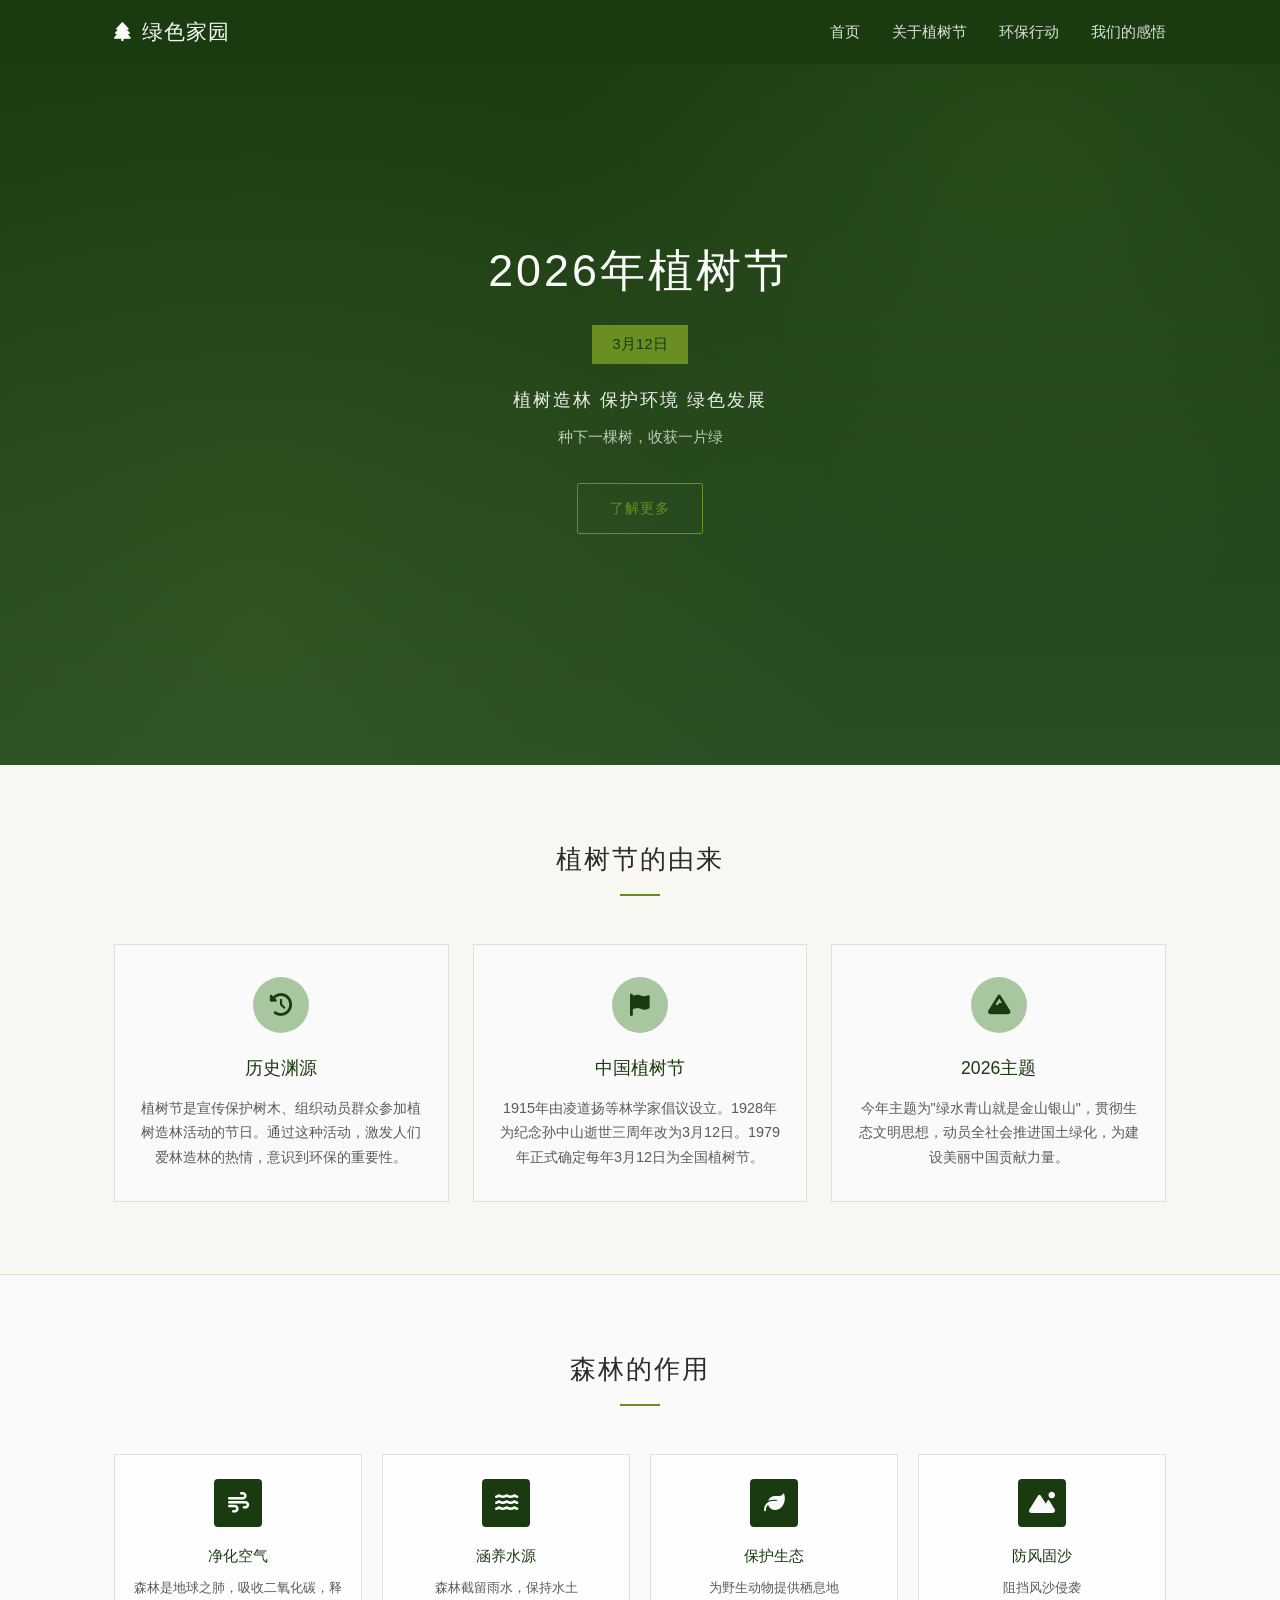
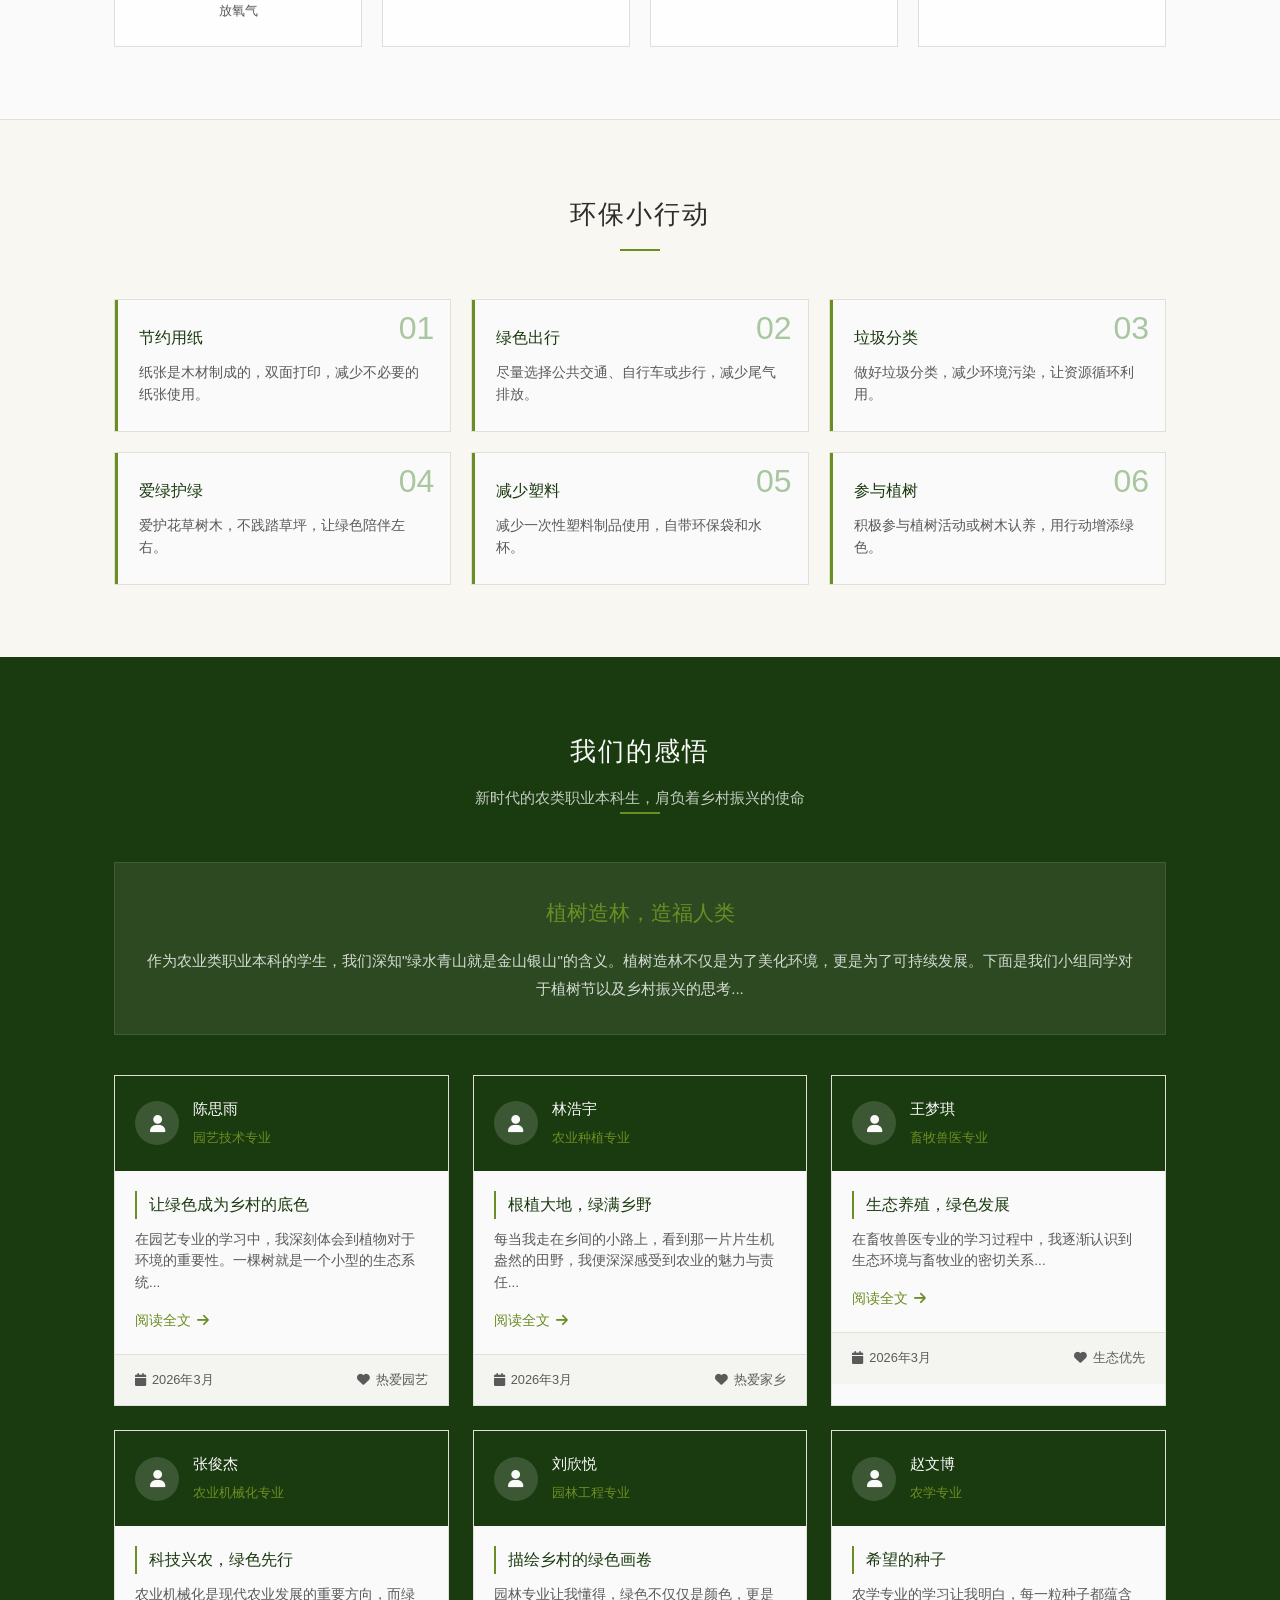
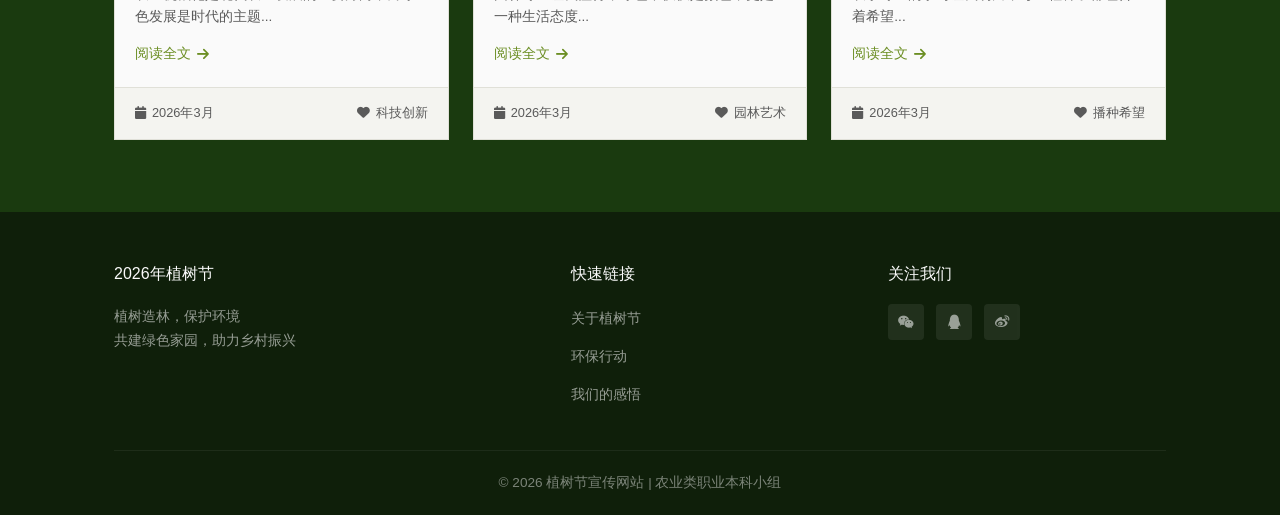
==== target/classes/static/index.html @ d5d03ce8 "第一版" ====
<!DOCTYPE html>
<html lang="zh-CN">
<head>
    <meta charset="UTF-8">
    <meta name="viewport" content="width=device-width, initial-scale=1.0">
    <title>2026年植树节 - 植树造林，保护环境</title>
    <link rel="stylesheet" href="css/style.css">
    <link rel="stylesheet" href="https://cdnjs.cloudflare.com/ajax/libs/font-awesome/6.4.0/css/all.min.css">
</head>
<body>
    <nav class="navbar">
        <div class="container">
            <div class="logo">
                <i class="fas fa-tree"></i>
                <span>绿色家园</span>
            </div>
            <ul class="nav-links">
                <li><a href="#home">首页</a></li>
                <li><a href="#about">关于植树节</a></li>
                <li><a href="#knowledge">环保行动</a></li>
                <li><a href="#reflections">我们的感悟</a></li>
            </ul>
            <div class="hamburger">
                <span></span>
                <span></span>
                <span></span>
            </div>
        </div>
    </nav>

    <section id="home" class="hero">
        <div class="hero-content">
            <h1>2026年植树节</h1>
            <div class="year-badge">3月12日</div>
            <p class="subtitle">植树造林  保护环境  绿色发展</p>
            <p class="tagline">种下一棵树，收获一片绿</p>
            <a href="#about" class="btn">了解更多</a>
        </div>
    </section>

    <section id="about" class="section">
        <div class="container">
            <div class="section-header">
                <h2>植树节的由来</h2>
                <div class="divider"></div>
            </div>
            <div class="content-grid">
                <div class="content-card">
                    <div class="card-icon">
                        <i class="fas fa-history"></i>
                    </div>
                    <h3>历史渊源</h3>
                    <p>植树节是宣传保护树木、组织动员群众参加植树造林活动的节日。通过这种活动，激发人们爱林造林的热情，意识到环保的重要性。</p>
                </div>
                <div class="content-card">
                    <div class="card-icon">
                        <i class="fas fa-flag"></i>
                    </div>
                    <h3>中国植树节</h3>
                    <p>1915年由凌道扬等林学家倡议设立。1928年为纪念孙中山逝世三周年改为3月12日。1979年正式确定每年3月12日为全国植树节。</p>
                </div>
                <div class="content-card">
                    <div class="card-icon">
                        <i class="fas fa-mountain"></i>
                    </div>
                    <h3>2026主题</h3>
                    <p>今年主题为"绿水青山就是金山银山"，贯彻生态文明思想，动员全社会推进国土绿化，为建设美丽中国贡献力量。</p>
                </div>
            </div>
        </div>
    </section>

    <section class="section section-alt">
        <div class="container">
            <div class="section-header">
                <h2>森林的作用</h2>
                <div class="divider"></div>
            </div>
            <div class="forest-functions">
                <div class="function-item">
                    <div class="function-icon">
                        <i class="fas fa-wind"></i>
                    </div>
                    <h4>净化空气</h4>
                    <p>森林是地球之肺，吸收二氧化碳，释放氧气</p>
                </div>
                <div class="function-item">
                    <div class="function-icon">
                        <i class="fas fa-water"></i>
                    </div>
                    <h4>涵养水源</h4>
                    <p>森林截留雨水，保持水土</p>
                </div>
                <div class="function-item">
                    <div class="function-icon">
                        <i class="fas fa-leaf"></i>
                    </div>
                    <h4>保护生态</h4>
                    <p>为野生动物提供栖息地</p>
                </div>
                <div class="function-item">
                    <div class="function-icon">
                        <i class="fas fa-mountain-sun"></i>
                    </div>
                    <h4>防风固沙</h4>
                    <p>阻挡风沙侵袭</p>
                </div>
            </div>
        </div>
    </section>

    <section id="knowledge" class="section">
        <div class="container">
            <div class="section-header">
                <h2>环保小行动</h2>
                <div class="divider"></div>
            </div>
            <div class="tips-grid">
                <div class="tip-card">
                    <div class="tip-number">01</div>
                    <h4>节约用纸</h4>
                    <p>纸张是木材制成的，双面打印，减少不必要的纸张使用。</p>
                </div>
                <div class="tip-card">
                    <div class="tip-number">02</div>
                    <h4>绿色出行</h4>
                    <p>尽量选择公共交通、自行车或步行，减少尾气排放。</p>
                </div>
                <div class="tip-card">
                    <div class="tip-number">03</div>
                    <h4>垃圾分类</h4>
                    <p>做好垃圾分类，减少环境污染，让资源循环利用。</p>
                </div>
                <div class="tip-card">
                    <div class="tip-number">04</div>
                    <h4>爱绿护绿</h4>
                    <p>爱护花草树木，不践踏草坪，让绿色陪伴左右。</p>
                </div>
                <div class="tip-card">
                    <div class="tip-number">05</div>
                    <h4>减少塑料</h4>
                    <p>减少一次性塑料制品使用，自带环保袋和水杯。</p>
                </div>
                <div class="tip-card">
                    <div class="tip-number">06</div>
                    <h4>参与植树</h4>
                    <p>积极参与植树活动或树木认养，用行动增添绿色。</p>
                </div>
            </div>
        </div>
    </section>

    <section id="reflections" class="section section-green">
        <div class="container">
            <div class="section-header">
                <h2>我们的感悟</h2>
                <p class="section-desc">新时代的农类职业本科生，肩负着乡村振兴的使命</p>
                <div class="divider"></div>
            </div>
            
            <div class="group-intro">
                <h3>植树造林，造福人类</h3>
                <p>作为农业类职业本科的学生，我们深知"绿水青山就是金山银山"的含义。植树造林不仅是为了美化环境，更是为了可持续发展。下面是我们小组同学对于植树节以及乡村振兴的思考...</p>
            </div>

            <div class="reflections-grid">
                <article class="reflection-card">
                    <div class="reflection-header">
                        <div class="author-avatar">
                            <i class="fas fa-user"></i>
                        </div>
                        <div class="author-info">
                            <h4>陈思雨</h4>
                            <span class="major">园艺技术专业</span>
                        </div>
                    </div>
                    <div class="reflection-content">
                        <h3>让绿色成为乡村的底色</h3>
                        <p>在园艺专业的学习中，我深刻体会到植物对于环境的重要性。一棵树就是一个小型的生态系统...</p>
                        <a href="reflections/reflection-chen.html" class="read-more">阅读全文 <i class="fas fa-arrow-right"></i></a>
                    </div>
                    <div class="reflection-footer">
                        <span><i class="fas fa-calendar"></i> 2026年3月</span>
                        <span><i class="fas fa-heart"></i> 热爱园艺</span>
                    </div>
                </article>

                <article class="reflection-card">
                    <div class="reflection-header">
                        <div class="author-avatar">
                            <i class="fas fa-user"></i>
                        </div>
                        <div class="author-info">
                            <h4>林浩宇</h4>
                            <span class="major">农业种植专业</span>
                        </div>
                    </div>
                    <div class="reflection-content">
                        <h3>根植大地，绿满乡野</h3>
                        <p>每当我走在乡间的小路上，看到那一片片生机盎然的田野，我便深深感受到农业的魅力与责任...</p>
                        <a href="reflections/reflection-lin.html" class="read-more">阅读全文 <i class="fas fa-arrow-right"></i></a>
                    </div>
                    <div class="reflection-footer">
                        <span><i class="fas fa-calendar"></i> 2026年3月</span>
                        <span><i class="fas fa-heart"></i> 热爱家乡</span>
                    </div>
                </article>

                <article class="reflection-card">
                    <div class="reflection-header">
                        <div class="author-avatar">
                            <i class="fas fa-user"></i>
                        </div>
                        <div class="author-info">
                            <h4>王梦琪</h4>
                            <span class="major">畜牧兽医专业</span>
                        </div>
                    </div>
                    <div class="reflection-content">
                        <h3>生态养殖，绿色发展</h3>
                        <p>在畜牧兽医专业的学习过程中，我逐渐认识到生态环境与畜牧业的密切关系...</p>
                        <a href="reflections/reflection-wang.html" class="read-more">阅读全文 <i class="fas fa-arrow-right"></i></a>
                    </div>
                    <div class="reflection-footer">
                        <span><i class="fas fa-calendar"></i> 2026年3月</span>
                        <span><i class="fas fa-heart"></i> 生态优先</span>
                    </div>
                </article>

                <article class="reflection-card">
                    <div class="reflection-header">
                        <div class="author-avatar">
                            <i class="fas fa-user"></i>
                        </div>
                        <div class="author-info">
                            <h4>张俊杰</h4>
                            <span class="major">农业机械化专业</span>
                        </div>
                    </div>
                    <div class="reflection-content">
                        <h3>科技兴农，绿色先行</h3>
                        <p>农业机械化是现代农业发展的重要方向，而绿色发展是时代的主题...</p>
                        <a href="reflections/reflection-zhang.html" class="read-more">阅读全文 <i class="fas fa-arrow-right"></i></a>
                    </div>
                    <div class="reflection-footer">
                        <span><i class="fas fa-calendar"></i> 2026年3月</span>
                        <span><i class="fas fa-heart"></i> 科技创新</span>
                    </div>
                </article>

                <article class="reflection-card">
                    <div class="reflection-header">
                        <div class="author-avatar">
                            <i class="fas fa-user"></i>
                        </div>
                        <div class="author-info">
                            <h4>刘欣悦</h4>
                            <span class="major">园林工程专业</span>
                        </div>
                    </div>
                    <div class="reflection-content">
                        <h3>描绘乡村的绿色画卷</h3>
                        <p>园林专业让我懂得，绿色不仅仅是颜色，更是一种生活态度...</p>
                        <a href="reflections/reflection-liu.html" class="read-more">阅读全文 <i class="fas fa-arrow-right"></i></a>
                    </div>
                    <div class="reflection-footer">
                        <span><i class="fas fa-calendar"></i> 2026年3月</span>
                        <span><i class="fas fa-heart"></i> 园林艺术</span>
                    </div>
                </article>

                <article class="reflection-card">
                    <div class="reflection-header">
                        <div class="author-avatar">
                            <i class="fas fa-user"></i>
                        </div>
                        <div class="author-info">
                            <h4>赵文博</h4>
                            <span class="major">农学专业</span>
                        </div>
                    </div>
                    <div class="reflection-content">
                        <h3>希望的种子</h3>
                        <p>农学专业的学习让我明白，每一粒种子都蕴含着希望...</p>
                        <a href="reflections/reflection-zhao.html" class="read-more">阅读全文 <i class="fas fa-arrow-right"></i></a>
                    </div>
                    <div class="reflection-footer">
                        <span><i class="fas fa-calendar"></i> 2026年3月</span>
                        <span><i class="fas fa-heart"></i> 播种希望</span>
                    </div>
                </article>
            </div>
        </div>
    </section>

    <footer class="footer">
        <div class="container">
            <div class="footer-content">
                <div class="footer-section">
                    <h4>2026年植树节</h4>
                    <p>植树造林，保护环境<br>共建绿色家园，助力乡村振兴</p>
                </div>
                <div class="footer-section">
                    <h4>快速链接</h4>
                    <ul>
                        <li><a href="#about">关于植树节</a></li>
                        <li><a href="#knowledge">环保行动</a></li>
                        <li><a href="#reflections">我们的感悟</a></li>
                    </ul>
                </div>
                <div class="footer-section">
                    <h4>关注我们</h4>
                    <div class="social-links">
                        <a href="#"><i class="fab fa-weixin"></i></a>
                        <a href="#"><i class="fab fa-qq"></i></a>
                        <a href="#"><i class="fab fa-weibo"></i></a>
                    </div>
                </div>
            </div>
            <div class="footer-bottom">
                <p>&copy; 2026 植树节宣传网站 | 农业类职业本科小组</p>
            </div>
        </div>
    </footer>

    <script src="js/main.js"></script>
</body>
</html>
---- target/classes/static/css/style.css ----
:root {
    --primary-color: #2d5a27;
    --secondary-color: #3d6633;
    --accent-color: #6b8e23;
    --light-green: #a8c69f;
    --dark-green: #1a3a0f;
    --text-dark: #2c2c2c;
    --text-light: #5a5a5a;
    --white: #fafafa;
    --bg-light: #f4f4f0;
    --bg-cream: #f9f7f2;
    --border-color: #e0e0d8;
    --shadow-sm: 0 1px 3px rgba(0,0,0,0.08);
    --shadow-md: 0 4px 12px rgba(0,0,0,0.1);
    --transition: all 0.25s ease;
}

* {
    margin: 0;
    padding: 0;
    box-sizing: border-box;
}

html {
    scroll-behavior: smooth;
}

body {
    font-family: 'Microsoft YaHei', 'PingFang SC', 'Hiragino Sans GB', sans-serif;
    line-height: 1.75;
    color: var(--text-dark);
    background: var(--bg-cream);
    -webkit-font-smoothing: antialiased;
}

.container {
    max-width: 1100px;
    margin: 0 auto;
    padding: 0 24px;
}

a {
    text-decoration: none;
    color: inherit;
}

ul {
    list-style: none;
}

img {
    max-width: 100%;
    height: auto;
}

.navbar {
    position: fixed;
    top: 0;
    left: 0;
    right: 0;
    background: var(--dark-green);
    z-index: 1000;
    padding: 14px 0;
}

.navbar .container {
    display: flex;
    justify-content: space-between;
    align-items: center;
}

.logo {
    display: flex;
    align-items: center;
    gap: 10px;
    color: var(--white);
    font-size: 1.3rem;
    font-weight: 500;
    letter-spacing: 1px;
}

.logo i {
    font-size: 1.2rem;
}

.nav-links {
    display: flex;
    gap: 32px;
}

.nav-links a {
    color: rgba(255,255,255,0.85);
    font-size: 0.95rem;
    font-weight: 400;
    transition: var(--transition);
    position: relative;
    padding: 4px 0;
}

.nav-links a:hover {
    color: var(--white);
}

.nav-links a::after {
    content: '';
    position: absolute;
    bottom: 0;
    left: 0;
    width: 0;
    height: 1px;
    background: var(--accent-color);
    transition: var(--transition);
}

.nav-links a:hover::after {
    width: 100%;
}

.hamburger {
    display: none;
    cursor: pointer;
    flex-direction: column;
    gap: 5px;
}

.hamburger span {
    display: block;
    width: 22px;
    height: 2px;
    background: var(--white);
    transition: var(--transition);
}

.hero {
    height: 85vh;
    min-height: 550px;
    background: linear-gradient(180deg, var(--dark-green) 0%, #2a4d25 100%);
    display: flex;
    align-items: center;
    justify-content: center;
    text-align: center;
    position: relative;
    overflow: hidden;
}

.hero::before {
    content: '';
    position: absolute;
    top: 0;
    left: 0;
    right: 0;
    bottom: 0;
    background-image: 
        radial-gradient(circle at 20% 80%, rgba(107, 142, 35, 0.15) 0%, transparent 50%),
        radial-gradient(circle at 80% 20%, rgba(139, 195, 74, 0.1) 0%, transparent 40%);
    pointer-events: none;
}

.hero-content {
    position: relative;
    z-index: 1;
    color: var(--white);
    padding: 0 20px;
}

.hero-content h1 {
    font-size: 2.8rem;
    font-weight: 400;
    letter-spacing: 3px;
    margin-bottom: 16px;
}

.hero-content .year-badge {
    display: inline-block;
    background: var(--accent-color);
    color: var(--dark-green);
    padding: 6px 20px;
    font-size: 0.95rem;
    font-weight: 500;
    margin-bottom: 20px;
}

.hero-content .subtitle {
    font-size: 1.15rem;
    font-weight: 300;
    color: rgba(255,255,255,0.9);
    margin-bottom: 8px;
    letter-spacing: 2px;
}

.hero-content .tagline {
    font-size: 0.95rem;
    color: rgba(255,255,255,0.7);
    margin-bottom: 32px;
}

.btn {
    display: inline-block;
    padding: 12px 32px;
    background: transparent;
    border: 1px solid var(--accent-color);
    color: var(--accent-color);
    border-radius: 2px;
    font-size: 0.9rem;
    letter-spacing: 1px;
    transition: var(--transition);
    cursor: pointer;
}

.btn:hover {
    background: var(--accent-color);
    color: var(--dark-green);
}

.section {
    padding: 72px 0;
}

.section-alt {
    background: var(--white);
    border-top: 1px solid var(--border-color);
    border-bottom: 1px solid var(--border-color);
}

.section-green {
    background: var(--dark-green);
    color: var(--white);
}

.section-header {
    text-align: center;
    margin-bottom: 48px;
}

.section-header h2 {
    font-size: 1.6rem;
    font-weight: 400;
    margin-bottom: 12px;
    letter-spacing: 2px;
    display: flex;
    align-items: center;
    justify-content: center;
    gap: 12px;
}

.section-header h2 i {
    font-size: 1.2rem;
}

.section-desc {
    font-size: 0.95rem;
    color: rgba(255,255,255,0.75);
}

.divider {
    width: 40px;
    height: 2px;
    background: var(--accent-color);
    margin: 0 auto;
}

.content-grid {
    display: grid;
    grid-template-columns: repeat(3, 1fr);
    gap: 24px;
}

.content-card {
    background: var(--white);
    padding: 32px 24px;
    border: 1px solid var(--border-color);
    text-align: center;
    transition: var(--transition);
}

.content-card:hover {
    border-color: var(--accent-color);
}

.card-icon {
    width: 56px;
    height: 56px;
    background: var(--light-green);
    border-radius: 50%;
    display: flex;
    align-items: center;
    justify-content: center;
    margin: 0 auto 20px;
}

.card-icon i {
    font-size: 1.4rem;
    color: var(--dark-green);
}

.content-card h3 {
    font-size: 1.1rem;
    font-weight: 500;
    margin-bottom: 12px;
    color: var(--dark-green);
}

.content-card p {
    font-size: 0.9rem;
    color: var(--text-light);
    line-height: 1.7;
}

.forest-functions {
    display: grid;
    grid-template-columns: repeat(4, 1fr);
    gap: 20px;
}

.function-item {
    text-align: center;
    padding: 24px 16px;
    background: rgba(255,255,255,0.9);
    border: 1px solid var(--border-color);
    transition: var(--transition);
}

.function-item:hover {
    background: var(--white);
}

.function-icon {
    width: 48px;
    height: 48px;
    background: var(--dark-green);
    border-radius: 4px;
    display: flex;
    align-items: center;
    justify-content: center;
    margin: 0 auto 16px;
}

.function-icon i {
    font-size: 1.3rem;
    color: var(--white);
}

.function-item h4 {
    font-size: 0.95rem;
    font-weight: 500;
    margin-bottom: 8px;
    color: var(--dark-green);
}

.function-item p {
    font-size: 0.8rem;
    color: var(--text-light);
}

.tips-grid {
    display: grid;
    grid-template-columns: repeat(3, 1fr);
    gap: 20px;
}

.tip-card {
    background: var(--white);
    padding: 24px;
    border: 1px solid var(--border-color);
    position: relative;
    transition: var(--transition);
}

.tip-card::before {
    content: '';
    position: absolute;
    top: 0;
    left: 0;
    width: 3px;
    height: 100%;
    background: var(--accent-color);
}

.tip-card:hover {
    border-color: var(--accent-color);
}

.tip-number {
    font-size: 2rem;
    font-weight: 300;
    color: var(--light-green);
    position: absolute;
    top: 12px;
    right: 16px;
    line-height: 1;
}

.tip-card h4 {
    font-size: 1rem;
    font-weight: 500;
    margin-bottom: 10px;
    color: var(--dark-green);
}

.tip-card p {
    font-size: 0.85rem;
    color: var(--text-light);
    line-height: 1.65;
}

.group-intro {
    background: rgba(255,255,255,0.08);
    padding: 32px;
    border: 1px solid rgba(255,255,255,0.1);
    margin-bottom: 40px;
    text-align: center;
}

.group-intro h3 {
    font-size: 1.3rem;
    font-weight: 400;
    margin-bottom: 16px;
    color: var(--accent-color);
}

.group-intro p {
    font-size: 0.95rem;
    line-height: 1.8;
    color: rgba(255,255,255,0.8);
}

.reflections-grid {
    display: grid;
    grid-template-columns: repeat(3, 1fr);
    gap: 24px;
}

.reflection-card {
    background: var(--white);
    border: 1px solid var(--border-color);
    overflow: hidden;
    transition: var(--transition);
}

.reflection-card:hover {
    border-color: var(--accent-color);
    transform: translateY(-2px);
}

.reflection-header {
    background: var(--dark-green);
    padding: 20px;
    display: flex;
    align-items: center;
    gap: 14px;
}

.author-avatar {
    width: 44px;
    height: 44px;
    background: rgba(255,255,255,0.15);
    border-radius: 50%;
    display: flex;
    align-items: center;
    justify-content: center;
    flex-shrink: 0;
}

.author-avatar i {
    font-size: 1.1rem;
    color: var(--white);
}

.author-info h4 {
    color: var(--white);
    font-size: 0.95rem;
    font-weight: 500;
}

.author-info .major {
    color: var(--accent-color);
    font-size: 0.8rem;
}

.reflection-content {
    padding: 20px;
}

.reflection-content h3 {
    font-size: 1rem;
    font-weight: 500;
    color: var(--dark-green);
    margin-bottom: 10px;
    padding-left: 12px;
    border-left: 2px solid var(--accent-color);
}

.reflection-content p {
    font-size: 0.85rem;
    color: var(--text-light);
    line-height: 1.6;
    margin-bottom: 12px;
    display: -webkit-box;
    -webkit-line-clamp: 3;
    -webkit-box-orient: vertical;
    overflow: hidden;
}

.read-more {
    display: inline-flex;
    align-items: center;
    gap: 6px;
    color: var(--accent-color);
    font-size: 0.85rem;
    font-weight: 500;
    transition: var(--transition);
}

.read-more:hover {
    gap: 10px;
}

.reflection-footer {
    padding: 14px 20px;
    background: var(--bg-light);
    border-top: 1px solid var(--border-color);
    display: flex;
    justify-content: space-between;
    font-size: 0.8rem;
    color: var(--text-light);
}

.reflection-footer span {
    display: flex;
    align-items: center;
    gap: 6px;
}

.footer {
    background: #0f1f0a;
    color: rgba(255,255,255,0.75);
    padding: 48px 0 20px;
}

.footer-content {
    display: grid;
    grid-template-columns: 1.5fr 1fr 1fr;
    gap: 40px;
    margin-bottom: 32px;
}

.footer-section h4 {
    font-size: 1rem;
    font-weight: 500;
    margin-bottom: 16px;
    display: flex;
    align-items: center;
    gap: 8px;
    color: var(--white);
}

.footer-section h4 i {
    color: var(--accent-color);
}

.footer-section p {
    font-size: 0.9rem;
    line-height: 1.7;
    opacity: 0.75;
}

.footer-section ul li {
    margin-bottom: 10px;
}

.footer-section a {
    font-size: 0.9rem;
    opacity: 0.75;
    transition: var(--transition);
}

.footer-section a:hover {
    opacity: 1;
    color: var(--accent-color);
}

.social-links {
    display: flex;
    gap: 12px;
}

.social-links a {
    width: 36px;
    height: 36px;
    background: rgba(255,255,255,0.1);
    border-radius: 4px;
    display: flex;
    align-items: center;
    justify-content: center;
    transition: var(--transition);
}

.social-links a:hover {
    background: var(--accent-color);
    color: var(--dark-green);
}

.footer-bottom {
    text-align: center;
    padding-top: 20px;
    border-top: 1px solid rgba(255,255,255,0.1);
    font-size: 0.85rem;
    opacity: 0.6;
}

.back-to-top {
    position: fixed;
    bottom: 24px;
    right: 24px;
    width: 40px;
    height: 40px;
    background: var(--dark-green);
    border: 1px solid var(--accent-color);
    border-radius: 2px;
    cursor: pointer;
    display: none;
    align-items: center;
    justify-content: center;
    font-size: 1rem;
    color: var(--accent-color);
    transition: var(--transition);
    z-index: 999;
}

.back-to-top:hover {
    background: var(--accent-color);
    color: var(--dark-green);
}

@media (max-width: 900px) {
    .content-grid,
    .tips-grid,
    .reflections-grid {
        grid-template-columns: repeat(2, 1fr);
    }
    
    .forest-functions {
        grid-template-columns: repeat(2, 1fr);
    }
    
    .footer-content {
        grid-template-columns: 1fr 1fr;
    }
}

@media (max-width: 640px) {
    .nav-links {
        display: none;
        position: absolute;
        top: 100%;
        left: 0;
        right: 0;
        background: var(--dark-green);
        flex-direction: column;
        padding: 20px;
        gap: 16px;
    }

    .nav-links.active {
        display: flex;
    }

    .hamburger {
        display: flex;
    }

    .hero-content h1 {
        font-size: 1.8rem;
    }

    .hero-content .subtitle {
        font-size: 1rem;
    }

    .content-grid,
    .tips-grid,
    .reflections-grid,
    .forest-functions {
        grid-template-columns: 1fr;
    }
    
    .footer-content {
        grid-template-columns: 1fr;
    }
}
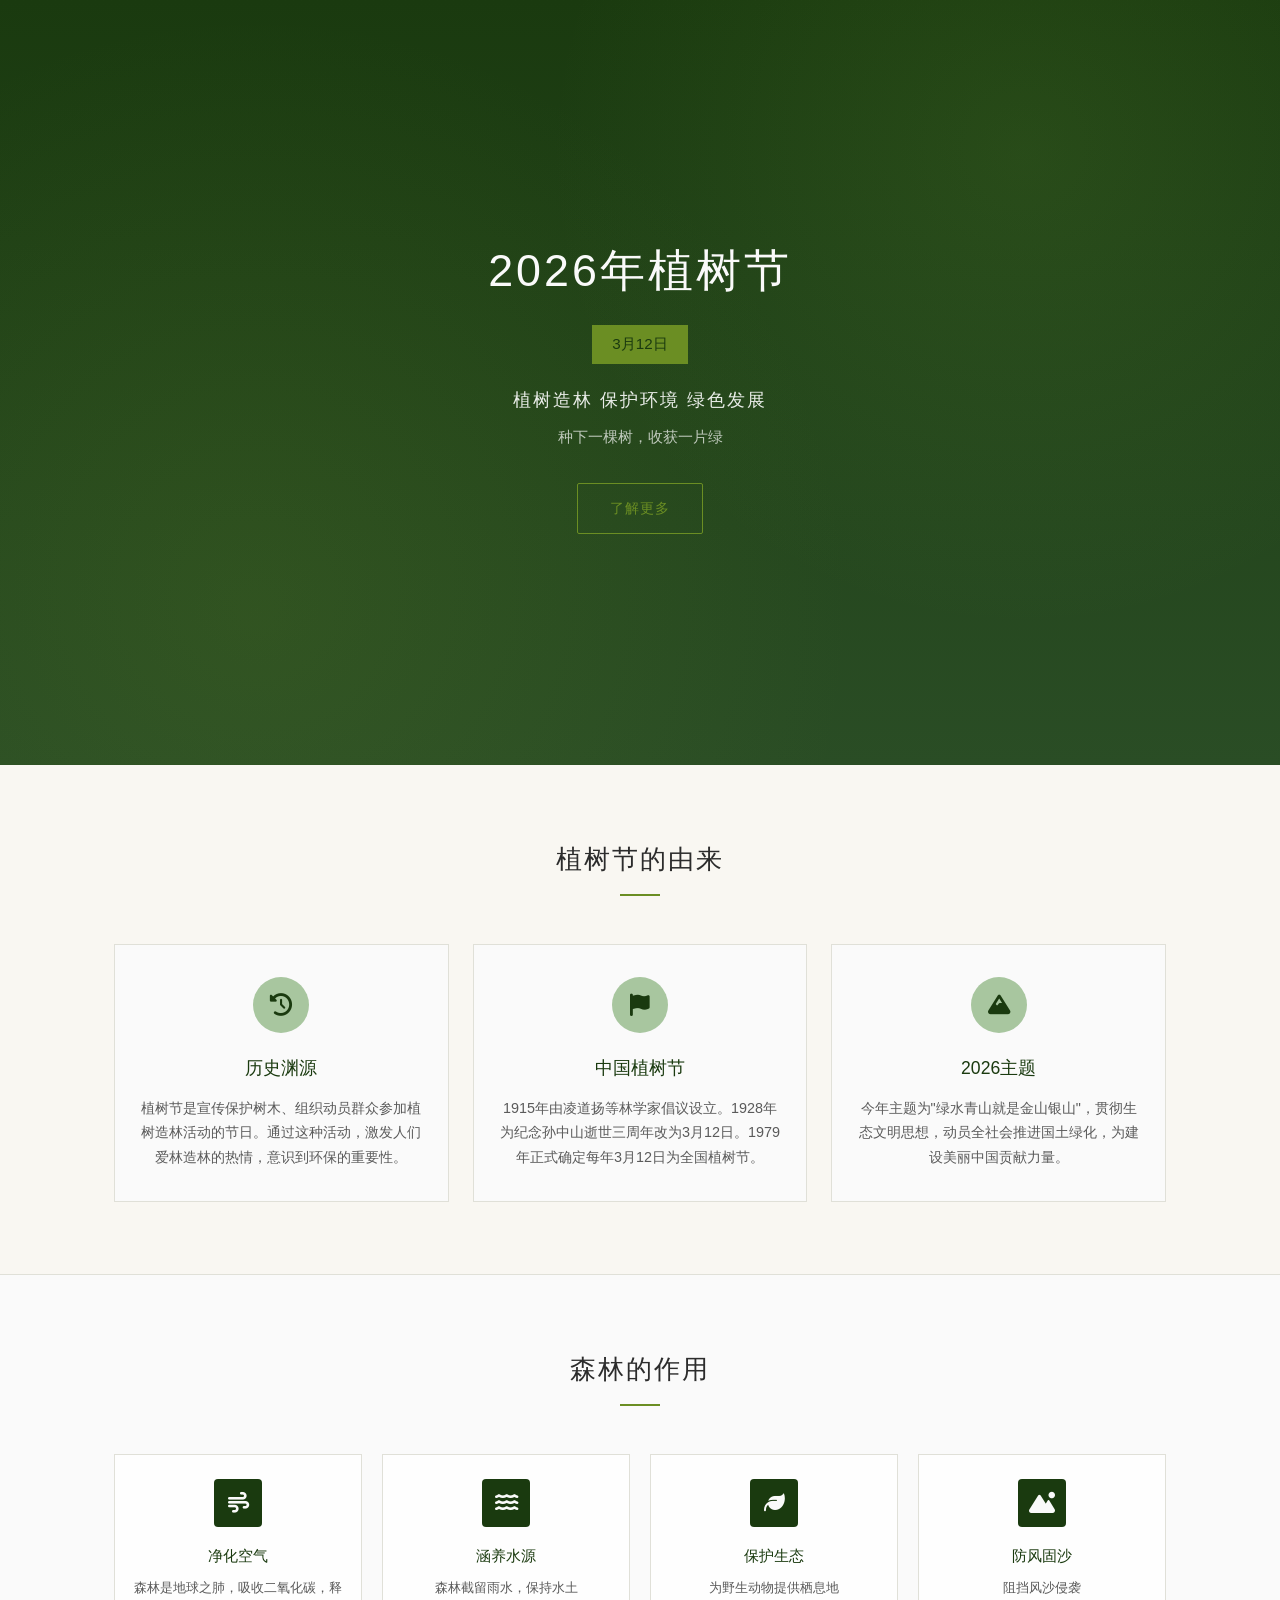
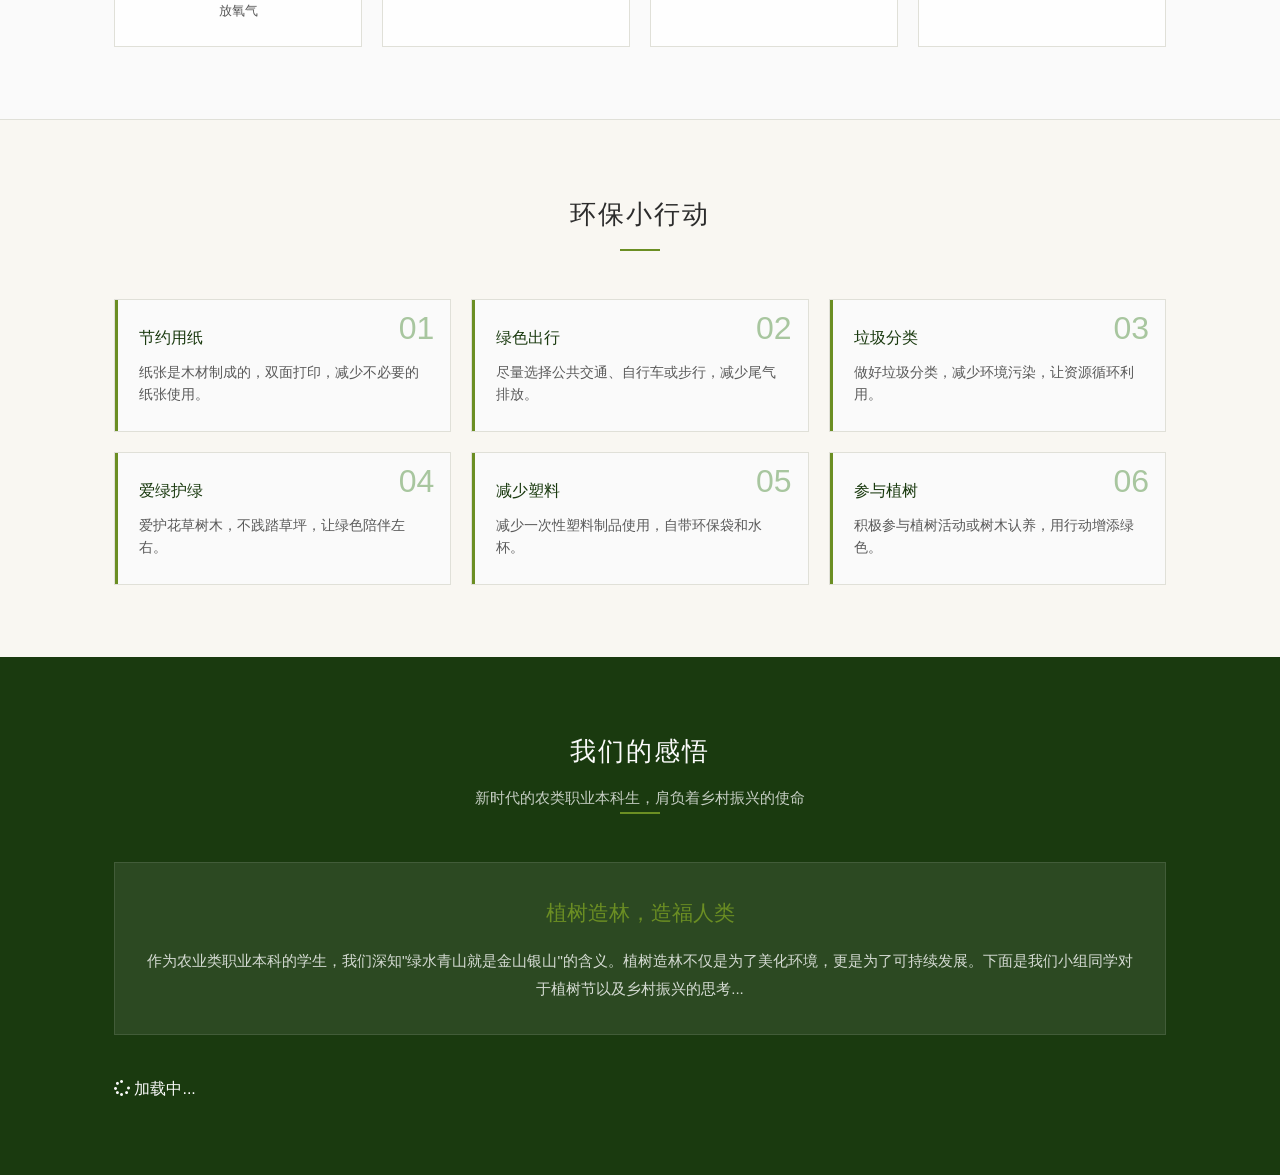
==== commit c8ebfc84: "第一版" ====
--- a/target/classes/static/index.html
+++ b/target/classes/static/index.html
@@ -8,26 +8,10 @@
     <link rel="stylesheet" href="https://cdnjs.cloudflare.com/ajax/libs/font-awesome/6.4.0/css/all.min.css">
 </head>
 <body>
-    <nav class="navbar">
-        <div class="container">
-            <div class="logo">
-                <i class="fas fa-tree"></i>
-                <span>绿色家园</span>
-            </div>
-            <ul class="nav-links">
-                <li><a href="#home">首页</a></li>
-                <li><a href="#about">关于植树节</a></li>
-                <li><a href="#knowledge">环保行动</a></li>
-                <li><a href="#reflections">我们的感悟</a></li>
-            </ul>
-            <div class="hamburger">
-                <span></span>
-                <span></span>
-                <span></span>
-            </div>
-        </div>
-    </nav>
-
+    <!-- 导航栏 - 动态加载 -->
+    <div id="navbar-container"></div>
+
+    <!-- 首屏横幅 -->
     <section id="home" class="hero">
         <div class="hero-content">
             <h1>2026年植树节</h1>
@@ -38,6 +22,7 @@
         </div>
     </section>
 
+    <!-- 植树节介绍 -->
     <section id="about" class="section">
         <div class="container">
             <div class="section-header">
@@ -70,6 +55,7 @@
         </div>
     </section>
 
+    <!-- 森林作用 -->
     <section class="section section-alt">
         <div class="container">
             <div class="section-header">
@@ -109,6 +95,7 @@
         </div>
     </section>
 
+    <!-- 环保知识 -->
     <section id="knowledge" class="section">
         <div class="container">
             <div class="section-header">
@@ -150,6 +137,7 @@
         </div>
     </section>
 
+    <!-- 个人感悟 -->
     <section id="reflections" class="section section-green">
         <div class="container">
             <div class="section-header">
@@ -163,166 +151,81 @@
                 <p>作为农业类职业本科的学生，我们深知"绿水青山就是金山银山"的含义。植树造林不仅是为了美化环境，更是为了可持续发展。下面是我们小组同学对于植树节以及乡村振兴的思考...</p>
             </div>
 
-            <div class="reflections-grid">
-                <article class="reflection-card">
-                    <div class="reflection-header">
-                        <div class="author-avatar">
-                            <i class="fas fa-user"></i>
-                        </div>
-                        <div class="author-info">
-                            <h4>陈思雨</h4>
-                            <span class="major">园艺技术专业</span>
-                        </div>
-                    </div>
-                    <div class="reflection-content">
-                        <h3>让绿色成为乡村的底色</h3>
-                        <p>在园艺专业的学习中，我深刻体会到植物对于环境的重要性。一棵树就是一个小型的生态系统...</p>
-                        <a href="reflections/reflection-chen.html" class="read-more">阅读全文 <i class="fas fa-arrow-right"></i></a>
-                    </div>
-                    <div class="reflection-footer">
-                        <span><i class="fas fa-calendar"></i> 2026年3月</span>
-                        <span><i class="fas fa-heart"></i> 热爱园艺</span>
-                    </div>
-                </article>
-
-                <article class="reflection-card">
-                    <div class="reflection-header">
-                        <div class="author-avatar">
-                            <i class="fas fa-user"></i>
-                        </div>
-                        <div class="author-info">
-                            <h4>林浩宇</h4>
-                            <span class="major">农业种植专业</span>
-                        </div>
-                    </div>
-                    <div class="reflection-content">
-                        <h3>根植大地，绿满乡野</h3>
-                        <p>每当我走在乡间的小路上，看到那一片片生机盎然的田野，我便深深感受到农业的魅力与责任...</p>
-                        <a href="reflections/reflection-lin.html" class="read-more">阅读全文 <i class="fas fa-arrow-right"></i></a>
-                    </div>
-                    <div class="reflection-footer">
-                        <span><i class="fas fa-calendar"></i> 2026年3月</span>
-                        <span><i class="fas fa-heart"></i> 热爱家乡</span>
-                    </div>
-                </article>
-
-                <article class="reflection-card">
-                    <div class="reflection-header">
-                        <div class="author-avatar">
-                            <i class="fas fa-user"></i>
-                        </div>
-                        <div class="author-info">
-                            <h4>王梦琪</h4>
-                            <span class="major">畜牧兽医专业</span>
-                        </div>
-                    </div>
-                    <div class="reflection-content">
-                        <h3>生态养殖，绿色发展</h3>
-                        <p>在畜牧兽医专业的学习过程中，我逐渐认识到生态环境与畜牧业的密切关系...</p>
-                        <a href="reflections/reflection-wang.html" class="read-more">阅读全文 <i class="fas fa-arrow-right"></i></a>
-                    </div>
-                    <div class="reflection-footer">
-                        <span><i class="fas fa-calendar"></i> 2026年3月</span>
-                        <span><i class="fas fa-heart"></i> 生态优先</span>
-                    </div>
-                </article>
-
-                <article class="reflection-card">
-                    <div class="reflection-header">
-                        <div class="author-avatar">
-                            <i class="fas fa-user"></i>
-                        </div>
-                        <div class="author-info">
-                            <h4>张俊杰</h4>
-                            <span class="major">农业机械化专业</span>
-                        </div>
-                    </div>
-                    <div class="reflection-content">
-                        <h3>科技兴农，绿色先行</h3>
-                        <p>农业机械化是现代农业发展的重要方向，而绿色发展是时代的主题...</p>
-                        <a href="reflections/reflection-zhang.html" class="read-more">阅读全文 <i class="fas fa-arrow-right"></i></a>
-                    </div>
-                    <div class="reflection-footer">
-                        <span><i class="fas fa-calendar"></i> 2026年3月</span>
-                        <span><i class="fas fa-heart"></i> 科技创新</span>
-                    </div>
-                </article>
-
-                <article class="reflection-card">
-                    <div class="reflection-header">
-                        <div class="author-avatar">
-                            <i class="fas fa-user"></i>
-                        </div>
-                        <div class="author-info">
-                            <h4>刘欣悦</h4>
-                            <span class="major">园林工程专业</span>
-                        </div>
-                    </div>
-                    <div class="reflection-content">
-                        <h3>描绘乡村的绿色画卷</h3>
-                        <p>园林专业让我懂得，绿色不仅仅是颜色，更是一种生活态度...</p>
-                        <a href="reflections/reflection-liu.html" class="read-more">阅读全文 <i class="fas fa-arrow-right"></i></a>
-                    </div>
-                    <div class="reflection-footer">
-                        <span><i class="fas fa-calendar"></i> 2026年3月</span>
-                        <span><i class="fas fa-heart"></i> 园林艺术</span>
-                    </div>
-                </article>
-
-                <article class="reflection-card">
-                    <div class="reflection-header">
-                        <div class="author-avatar">
-                            <i class="fas fa-user"></i>
-                        </div>
-                        <div class="author-info">
-                            <h4>赵文博</h4>
-                            <span class="major">农学专业</span>
-                        </div>
-                    </div>
-                    <div class="reflection-content">
-                        <h3>希望的种子</h3>
-                        <p>农学专业的学习让我明白，每一粒种子都蕴含着希望...</p>
-                        <a href="reflections/reflection-zhao.html" class="read-more">阅读全文 <i class="fas fa-arrow-right"></i></a>
-                    </div>
-                    <div class="reflection-footer">
-                        <span><i class="fas fa-calendar"></i> 2026年3月</span>
-                        <span><i class="fas fa-heart"></i> 播种希望</span>
-                    </div>
-                </article>
-            </div>
-        </div>
-    </section>
-
-    <footer class="footer">
-        <div class="container">
-            <div class="footer-content">
-                <div class="footer-section">
-                    <h4>2026年植树节</h4>
-                    <p>植树造林，保护环境<br>共建绿色家园，助力乡村振兴</p>
-                </div>
-                <div class="footer-section">
-                    <h4>快速链接</h4>
-                    <ul>
-                        <li><a href="#about">关于植树节</a></li>
-                        <li><a href="#knowledge">环保行动</a></li>
-                        <li><a href="#reflections">我们的感悟</a></li>
-                    </ul>
-                </div>
-                <div class="footer-section">
-                    <h4>关注我们</h4>
-                    <div class="social-links">
-                        <a href="#"><i class="fab fa-weixin"></i></a>
-                        <a href="#"><i class="fab fa-qq"></i></a>
-                        <a href="#"><i class="fab fa-weibo"></i></a>
-                    </div>
-                </div>
-            </div>
-            <div class="footer-bottom">
-                <p>&copy; 2026 植树节宣传网站 | 农业类职业本科小组</p>
-            </div>
-        </div>
-    </footer>
-
+            <div id="reflectionsContainer" class="reflections-grid">
+                <div class="loading-message"><i class="fas fa-spinner fa-spin"></i> 加载中...</div>
+            </div>
+        </div>
+    </section>
+
+    <!-- 页脚 - 动态加载 -->
+    <div id="footer-container"></div>
+
+    <!-- 引入脚本 -->
+    <script src="js/utils.js"></script>
     <script src="js/main.js"></script>
+    <script>
+        // 感悟列表API地址
+        const API_URL = '/api/reflections/published';
+        
+        // 页面加载完成后执行
+        document.addEventListener('DOMContentLoaded', async function() {
+            // 加载公共组件
+            await loadComponents();
+            
+            // 加载感悟数据
+            loadReflections();
+        });
+        
+        // 加载公共组件（导航栏和页脚）
+        async function loadComponents() {
+            await Promise.all([
+                loadComponent('navbar', '#navbar-container'),
+                loadComponent('footer', '#footer-container')
+            ]);
+        }
+        
+        /**
+         * 加载感悟列表
+         * 从API获取已发布的感悟数据并渲染到页面
+         */
+        async function loadReflections() {
+            const container = document.getElementById('reflectionsContainer');
+            
+            try {
+                const response = await fetch(API_URL);
+                const reflections = await response.json();
+                
+                if (reflections.length === 0) {
+                    container.innerHTML = '<div class="empty-message">暂无感悟内容</div>';
+                    return;
+                }
+                
+                container.innerHTML = reflections.map(ref => {
+                    const preview = ref.content ? ref.content.substring(0, 80) + '...' : '';
+                    return `
+                        <article class="reflection-card">
+                            <div class="reflection-header">
+                                <div class="author-info">
+                                    <h4>${escapeHtml(ref.authorName)}</h4>
+                                </div>
+                            </div>
+                            <div class="reflection-content">
+                                <h3>${escapeHtml(ref.title)}</h3>
+                                <p>${escapeHtml(preview)}</p>
+                                <a href="reflection.html?id=${ref.id}" class="read-more">阅读全文 <i class="fas fa-arrow-right"></i></a>
+                            </div>
+                            <div class="reflection-footer">
+                                <span><i class="fas fa-calendar"></i> ${formatDate(ref.publishDate)}</span>
+                            </div>
+                        </article>
+                    `;
+                }).join('');
+                
+            } catch (error) {
+                console.error('加载感悟失败:', error);
+                container.innerHTML = '<div class="error-message">加载失败，请稍后重试</div>';
+            }
+        }
+    </script>
 </body>
 </html>
--- a/target/classes/static/css/style.css
+++ b/target/classes/static/css/style.css
@@ -65,25 +65,13 @@
 
 .navbar .container {
     display: flex;
+   float: right;
     justify-content: space-between;
     align-items: center;
 }
 
-.logo {
-    display: flex;
-    align-items: center;
-    gap: 10px;
-    color: var(--white);
-    font-size: 1.3rem;
-    font-weight: 500;
-    letter-spacing: 1px;
-}
-
-.logo i {
-    font-size: 1.2rem;
-}
-
 .nav-links {
+    float: right;
     display: flex;
     gap: 32px;
 }
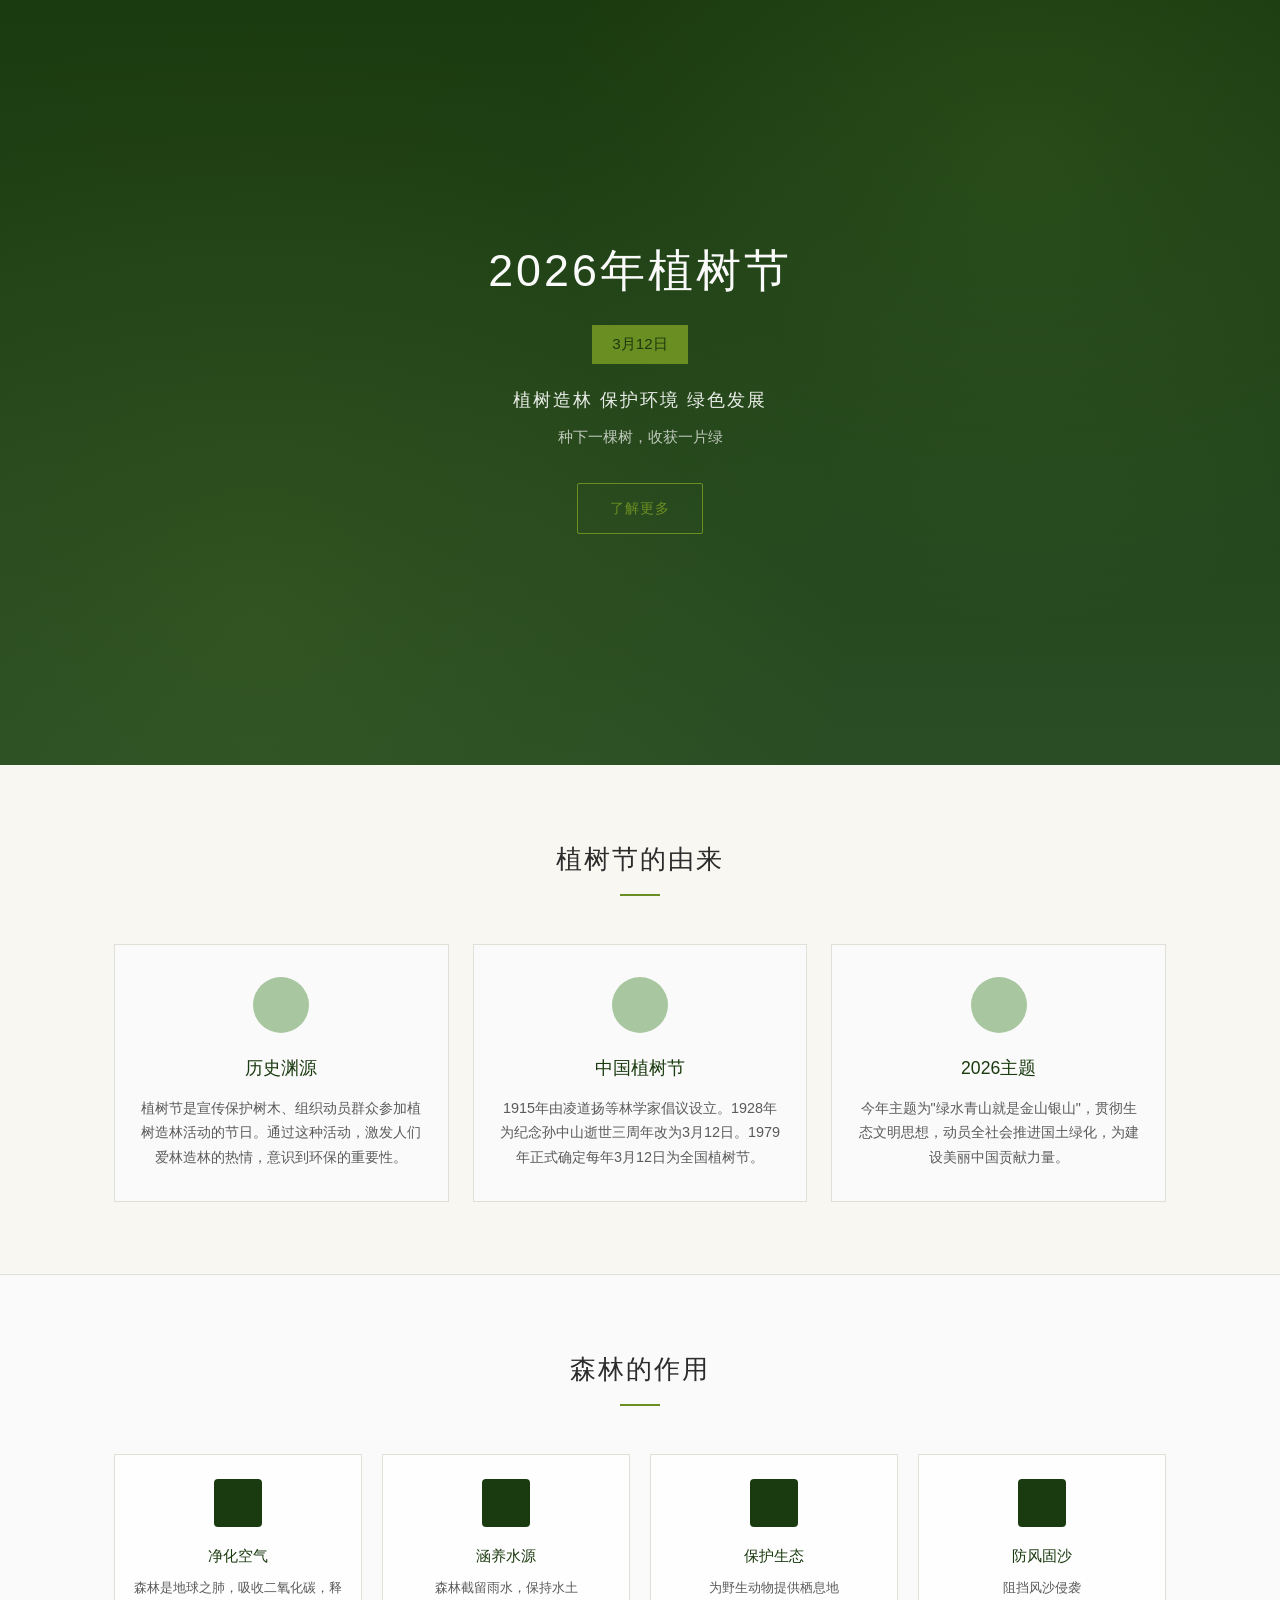
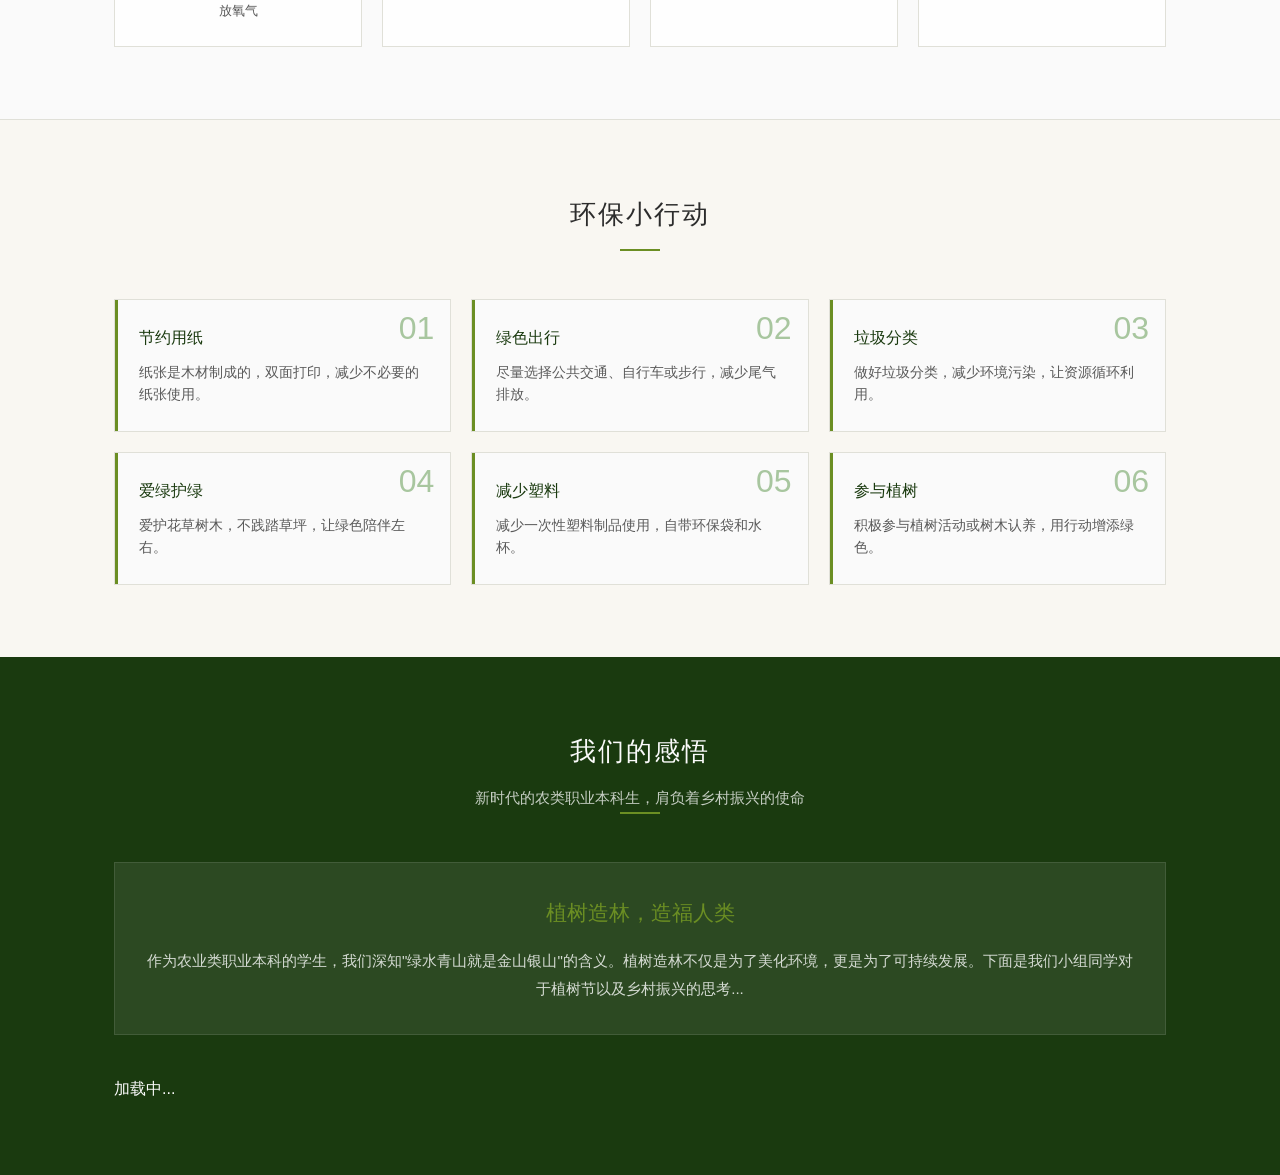
==== commit b68234ac: "第二版" ====
--- a/target/classes/static/index.html
+++ b/target/classes/static/index.html
@@ -5,7 +5,7 @@
     <meta name="viewport" content="width=device-width, initial-scale=1.0">
     <title>2026年植树节 - 植树造林，保护环境</title>
     <link rel="stylesheet" href="css/style.css">
-    <link rel="stylesheet" href="https://cdnjs.cloudflare.com/ajax/libs/font-awesome/6.4.0/css/all.min.css">
+    <link rel="stylesheet" href="css/all.min.css">
 </head>
 <body>
     <!-- 导航栏 - 动态加载 -->
